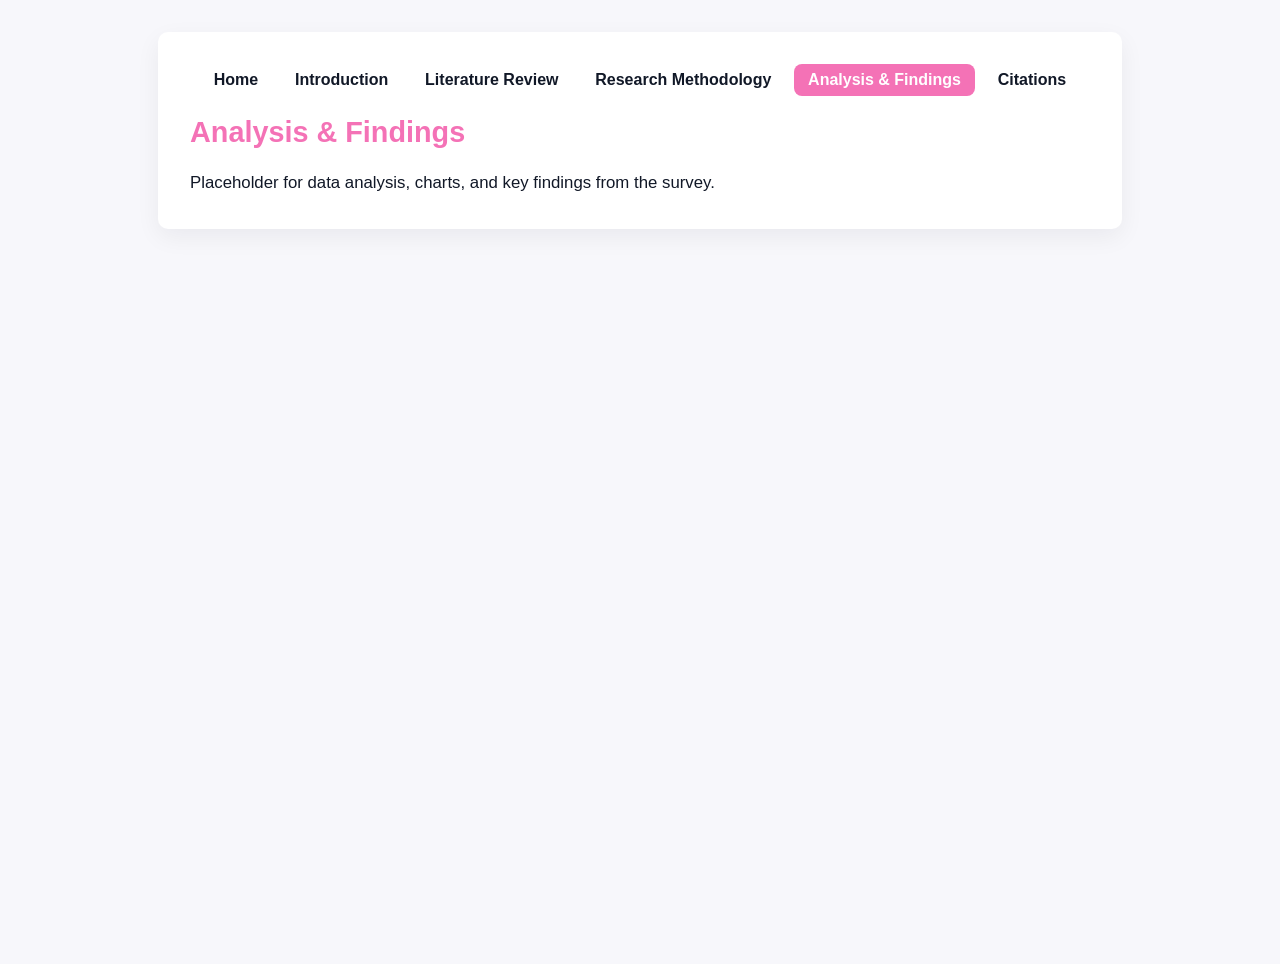
==== analysis.html @ 1dc5ec2b "site updates" ====
<!DOCTYPE html>
<html lang="en">
<head>
  <meta charset="UTF-8">
  <meta name="viewport" content="width=device-width, initial-scale=1.0">
  <title>Analysis & Findings</title>
  <link rel="stylesheet" href="styles.css">
</head>
<body>
  <main class="container">
    <header class="site-header">
      <nav aria-label="Primary">
        <ul class="nav">
          <li><a href="home.html">Home</a></li>
          <li><a href="index.html">Introduction</a></li>
          <li><a href="overview.html">Literature Review</a></li>
          <li><a href="methodology.html">Research Methodology</a></li>
          <li><a href="analysis.html" class="active">Analysis &amp; Findings</a></li>
          <li><a href="citations.html">Citations</a></li>
        </ul>
      </nav>
    </header>

    <h1>Analysis & Findings</h1>
    <p>Placeholder for data analysis, charts, and key findings from the survey.</p>
  </main>
</body>
</html>
---- styles.css ----
:root {
  --bg: #f7f7fb;
  --card: #ffffff;
  --accent: #f472b6;
  /* RGB form of --accent (244,114,182) for use in rgba() */
  --accent-rgb: 244,114,182;
  --text: #111827;
}

html, body {
  height: 100%;
}

body {
  margin: 0;
  padding: 2rem;
  font-family: -apple-system, BlinkMacSystemFont, "Segoe UI", Roboto, "Helvetica Neue", Arial, sans-serif;
  background: var(--bg);
  color: var(--text);
  -webkit-font-smoothing: antialiased;
  -moz-osx-font-smoothing: grayscale;
}

.container {
  max-width: 900px;
  margin: 0 auto;
  background: var(--card);
  padding: 2rem;
  border-radius: 10px;
  box-shadow: 0 8px 24px rgba(15, 23, 42, 0.06);
}

h1 {
  color: var(--accent);
  margin-top: 0;
  font-size: 1.8rem;
}

p {
  font-size: 1.05rem;
  line-height: 1.7;
  margin-bottom: 0;
}

@media (max-width: 480px) {
  .container { padding: 1rem; }
  h1 { font-size: 1.4rem; }
  p { font-size: 1rem; }
}

/* Navigation */
.site-header { margin-bottom: 1.25rem; }
.nav {
  display: flex;
  gap: 0.5rem;
  list-style: none;
  padding: 0;
  margin: 0;
  justify-content: center;
  flex-wrap: wrap;
}
.nav li { margin: 0; }
.nav a {
  display: inline-block;
  color: var(--text);
  text-decoration: none;
  padding: 0.45rem 0.9rem;
  border-radius: 8px;
  font-weight: 600;
  transition: background 120ms ease, color 120ms ease, transform 120ms ease;
}
.nav a:hover { background: rgba(var(--accent-rgb), 0.12); color: var(--accent); transform: translateY(-1px); }
.nav a.active { background: var(--accent); color: white; }

@media (max-width: 480px) {
  .nav a { padding: 0.4rem 0.6rem; font-size: 0.95rem; }
}

/* Profiles on home page */
.profiles {
  display: grid;
  grid-template-columns: repeat(2, 1fr);
  gap: 1.25rem;
  margin-top: 1rem;
}
.profile {
  background: linear-gradient(180deg, rgba(var(--accent-rgb),0.04), rgba(0,0,0,0.02));
  padding: 1rem;
  border-radius: 8px;
  text-align: center;
}
.avatar.placeholder {
  width: 120px;
  height: 120px;
  border-radius: 999px;
  background: linear-gradient(135deg, rgba(var(--accent-rgb),0.12), rgba(0,0,0,0.04));
  display: inline-flex;
  align-items: center;
  justify-content: center;
  color: #fff;
  font-weight: 600;
  margin-bottom: 0.75rem;
}

.avatar {
  width: 120px;
  height: 120px;
  border-radius: 999px;
  object-fit: cover;
  display: inline-block;
  margin-bottom: 0.75rem;
}

@media (max-width: 680px) {
  .profiles { grid-template-columns: 1fr; }
}

/* Gallery */
.gallery {
  display: grid;
  grid-template-columns: repeat(auto-fit, minmax(160px, 1fr));
  gap: 0.75rem;
  margin-top: 1rem;
}
.gallery-item {
  width: 100%;
  height: 160px;
  object-fit: cover;
  border-radius: 8px;
  box-shadow: 0 6px 16px rgba(15,23,42,0.06);
  background: #fff;
}
.controls { margin-top: 0.75rem; }
.file-label input { display: none; }
.file-label {
  display: inline-block;
  padding: 0.45rem 0.9rem;
  background: rgba(var(--accent-rgb), 0.12);
  border-radius: 8px;
  cursor: pointer;
}
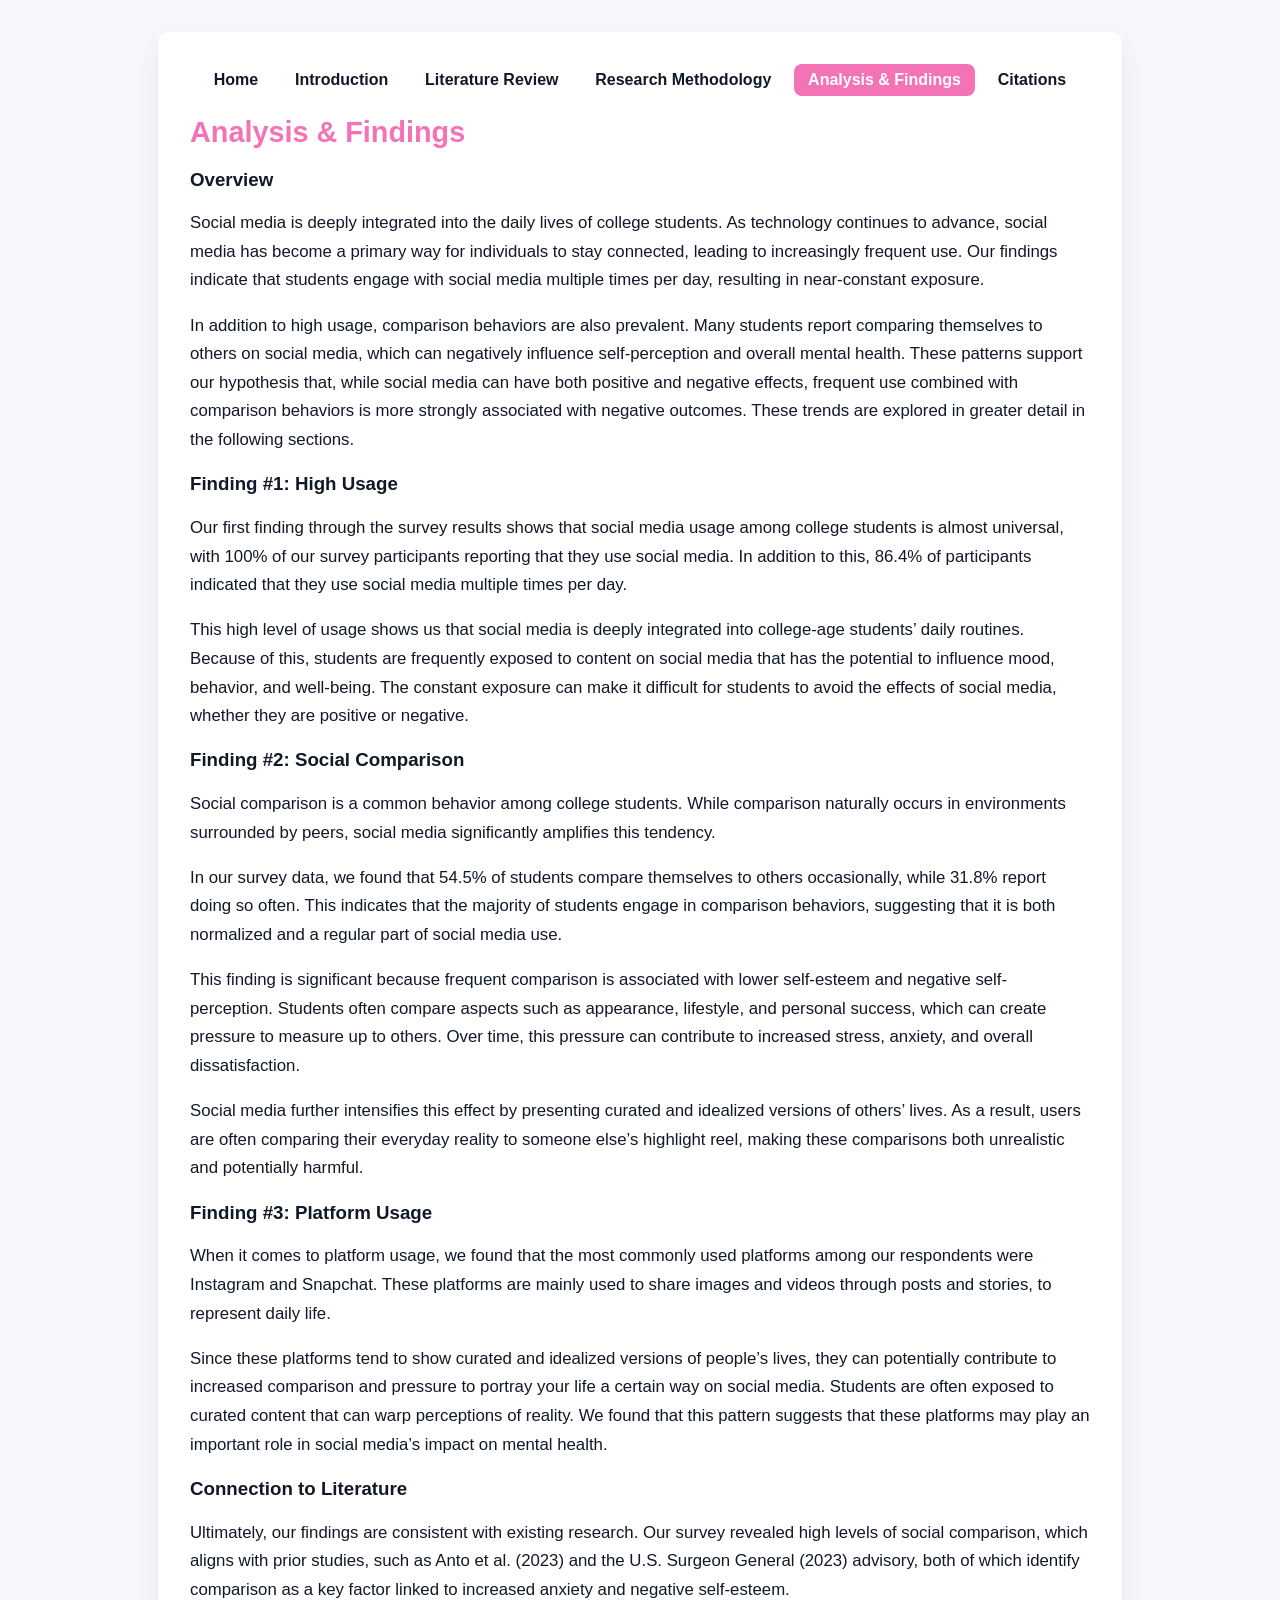
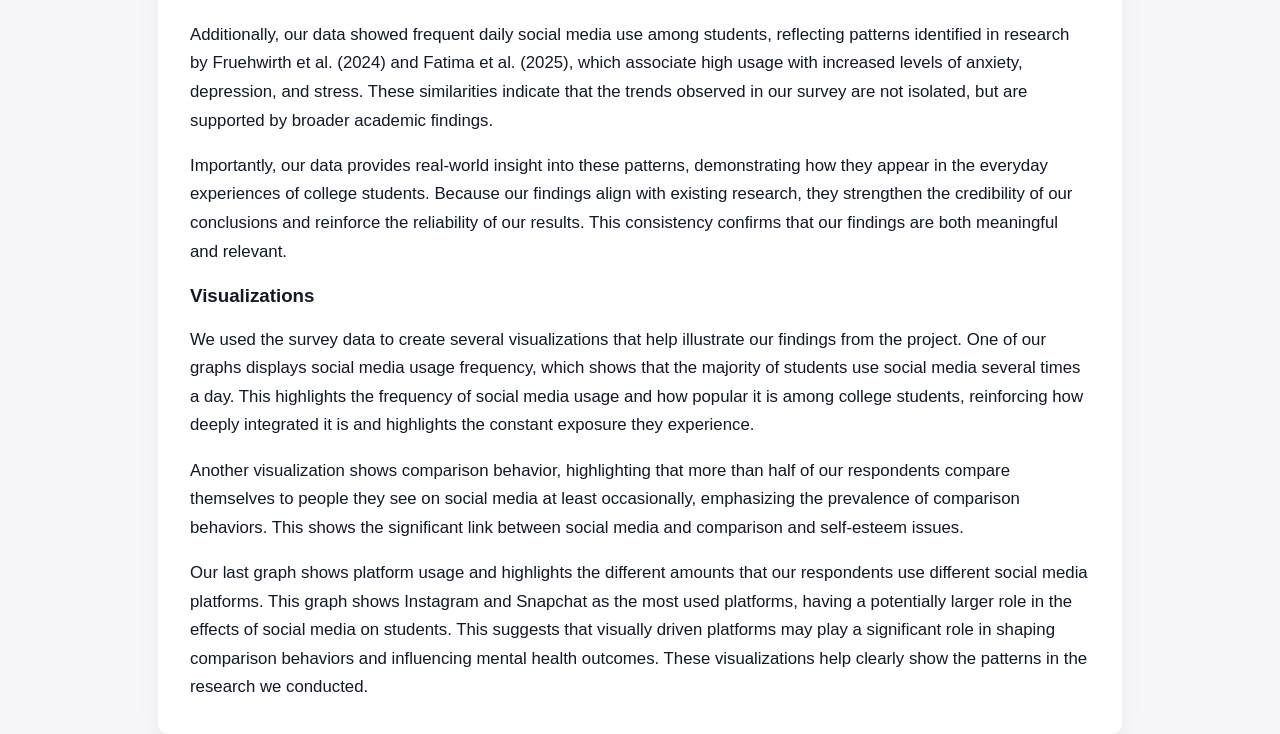
==== commit 0ebbeef6: "analysis update" ====
--- a/analysis.html
+++ b/analysis.html
@@ -12,7 +12,7 @@
       <nav aria-label="Primary">
         <ul class="nav">
           <li><a href="home.html">Home</a></li>
-          <li><a href="index.html">Introduction</a></li>
+          <li><a href="index.html?fromnav=true">Introduction</a></li>
           <li><a href="overview.html">Literature Review</a></li>
           <li><a href="methodology.html">Research Methodology</a></li>
           <li><a href="analysis.html" class="active">Analysis &amp; Findings</a></li>
@@ -22,7 +22,44 @@
     </header>
 
     <h1>Analysis & Findings</h1>
-    <p>Placeholder for data analysis, charts, and key findings from the survey.</p>
+    <h3>Overview</h3>
+    <p>Social media is deeply integrated into the daily lives of college students. As technology continues to advance, social media has become a primary way for individuals to stay connected, leading to increasingly frequent use. Our findings indicate that students engage with social media multiple times per day, resulting in near-constant exposure.
+</p>
+<p>In addition to high usage, comparison behaviors are also prevalent. Many students report comparing themselves to others on social media, which can negatively influence self-perception and overall mental health. These patterns support our hypothesis that, while social media can have both positive and negative effects, frequent use combined with comparison behaviors is more strongly associated with negative outcomes. These trends are explored in greater detail in the following sections.
+</p>
+<h3>Finding #1: High Usage</h3>
+<p>Our first finding through the survey results shows that social media usage among college students is almost universal, with 100% of our survey participants reporting that they use social media. In addition to this, 86.4% of participants indicated that they use social media multiple times per day.</p>
+<p>This high level of usage shows us that social media is deeply integrated into college-age students’ daily routines. Because of this, students are frequently exposed to content on social media that has the potential to influence mood, behavior, and well-being. The constant exposure can make it difficult for students to avoid the effects of social media, whether they are positive or negative.
+</p>
+<h3>Finding #2: Social Comparison
+</h3>
+<p>Social comparison is a common behavior among college students. While comparison naturally occurs in environments surrounded by peers, social media significantly amplifies this tendency.
+</p>
+<p>In our survey data, we found that 54.5% of students compare themselves to others occasionally, while 31.8% report doing so often. This indicates that the majority of students engage in comparison behaviors, suggesting that it is both normalized and a regular part of social media use.
+</p>
+<p>This finding is significant because frequent comparison is associated with lower self-esteem and negative self-perception. Students often compare aspects such as appearance, lifestyle, and personal success, which can create pressure to measure up to others. Over time, this pressure can contribute to increased stress, anxiety, and overall dissatisfaction.
+</p>
+<p>Social media further intensifies this effect by presenting curated and idealized versions of others’ lives. As a result, users are often comparing their everyday reality to someone else’s highlight reel, making these comparisons both unrealistic and potentially harmful.
+</p>
+<h3>Finding #3: Platform Usage
+</h3>
+<p>When it comes to platform usage, we found that the most commonly used platforms among our respondents were Instagram and Snapchat. These platforms are mainly used to share images and videos through posts and stories, to represent daily life.
+</p>
+<p>Since these platforms tend to show curated and idealized versions of people’s lives, they can potentially contribute to increased comparison and pressure to portray your life a certain way on social media. Students are often exposed to curated content that can warp perceptions of reality. We found that this pattern suggests that these platforms may play an important role in social media’s impact on mental health.
+</p>
+<h3>Connection to Literature</h3>
+<p>Ultimately, our findings are consistent with existing research. Our survey revealed high levels of social comparison, which aligns with prior studies, such as Anto et al. (2023) and the U.S. Surgeon General (2023) advisory, both of which identify comparison as a key factor linked to increased anxiety and negative self-esteem.
+</p>
+<p>Additionally, our data showed frequent daily social media use among students, reflecting patterns identified in research by Fruehwirth et al. (2024) and Fatima et al. (2025), which associate high usage with increased levels of anxiety, depression, and stress. These similarities indicate that the trends observed in our survey are not isolated, but are supported by broader academic findings.
+</p>
+<p>Importantly, our data provides real-world insight into these patterns, demonstrating how they appear in the everyday experiences of college students. Because our findings align with existing research, they strengthen the credibility of our conclusions and reinforce the reliability of our results. This consistency confirms that our findings are both meaningful and relevant.
+</p>
+<h3>Visualizations</h3>
+<p>We used the survey data to create several visualizations that help illustrate our findings from the project. One of our graphs displays social media usage frequency, which shows that the majority of students use social media several times a day. This highlights the frequency of social media usage and how popular it is among college students, reinforcing how deeply integrated it is and highlights the constant exposure they experience. 
+</p>
+<p>Another visualization shows comparison behavior, highlighting that more than half of our respondents compare themselves to people they see on social media at least occasionally, emphasizing the prevalence of comparison behaviors. This shows the significant link between social media and comparison and self-esteem issues. 
+</p>
+<p>Our last graph shows platform usage and highlights the different amounts that our respondents use different social media platforms. This graph shows Instagram and Snapchat as the most used platforms, having a potentially larger role in the effects of social media on students. This suggests that visually driven platforms may play a significant role in shaping comparison behaviors and influencing mental health outcomes. These visualizations help clearly show the patterns in the research we conducted.</p>
   </main>
 </body>
 </html>
--- a/styles.css
+++ b/styles.css
@@ -92,7 +92,8 @@
 .avatar.placeholder {
   width: 120px;
   height: 120px;
-  border-radius: 999px;
+  /* square with small rounded corners */
+  border-radius: 12px;
   background: linear-gradient(135deg, rgba(var(--accent-rgb),0.12), rgba(0,0,0,0.04));
   display: inline-flex;
   align-items: center;
@@ -105,10 +106,47 @@
 .avatar {
   width: 120px;
   height: 120px;
-  border-radius: 999px;
+  /* square with small rounded corners */
+  border-radius: 12px;
   object-fit: cover;
-  display: inline-block;
-  margin-bottom: 0.75rem;
+  /* ensure the image fills the circular container without leaving a hairline gap */
+  display: block;
+  margin: 0 auto 0.75rem auto;
+  object-position: center center;
+  /* rendering hints to avoid subpixel gaps on some browsers */
+  transform: translateZ(0);
+  -webkit-backface-visibility: hidden;
+  backface-visibility: hidden;
+}
+
+/* Slightly overfill the circular image to avoid subpixel gaps or visible seams
+   caused by antialiasing or shadows on some browsers. The parent has overflow:hidden. */
+.profile .avatar {
+  min-width: 102%;
+  min-height: 102%;
+}
+
+/* Make the placeholder a positioned flex container and ensure the img exactly fills it */
+[id$="-photo-placeholder"] {
+  /* keep inline layout but ensure content centering */
+  display: inline-flex !important;
+  align-items: center;
+  justify-content: center;
+  position: relative;
+  overflow: hidden;
+}
+
+[id$="-photo-placeholder"] .avatar {
+  position: absolute !important;
+  top: 0;
+  left: 0;
+  width: 100% !important;
+  height: 100% !important;
+  object-fit: cover;
+  border-radius: inherit;
+  transform: none;
+  min-width: 0;
+  min-height: 0;
 }
 
 @media (max-width: 680px) {
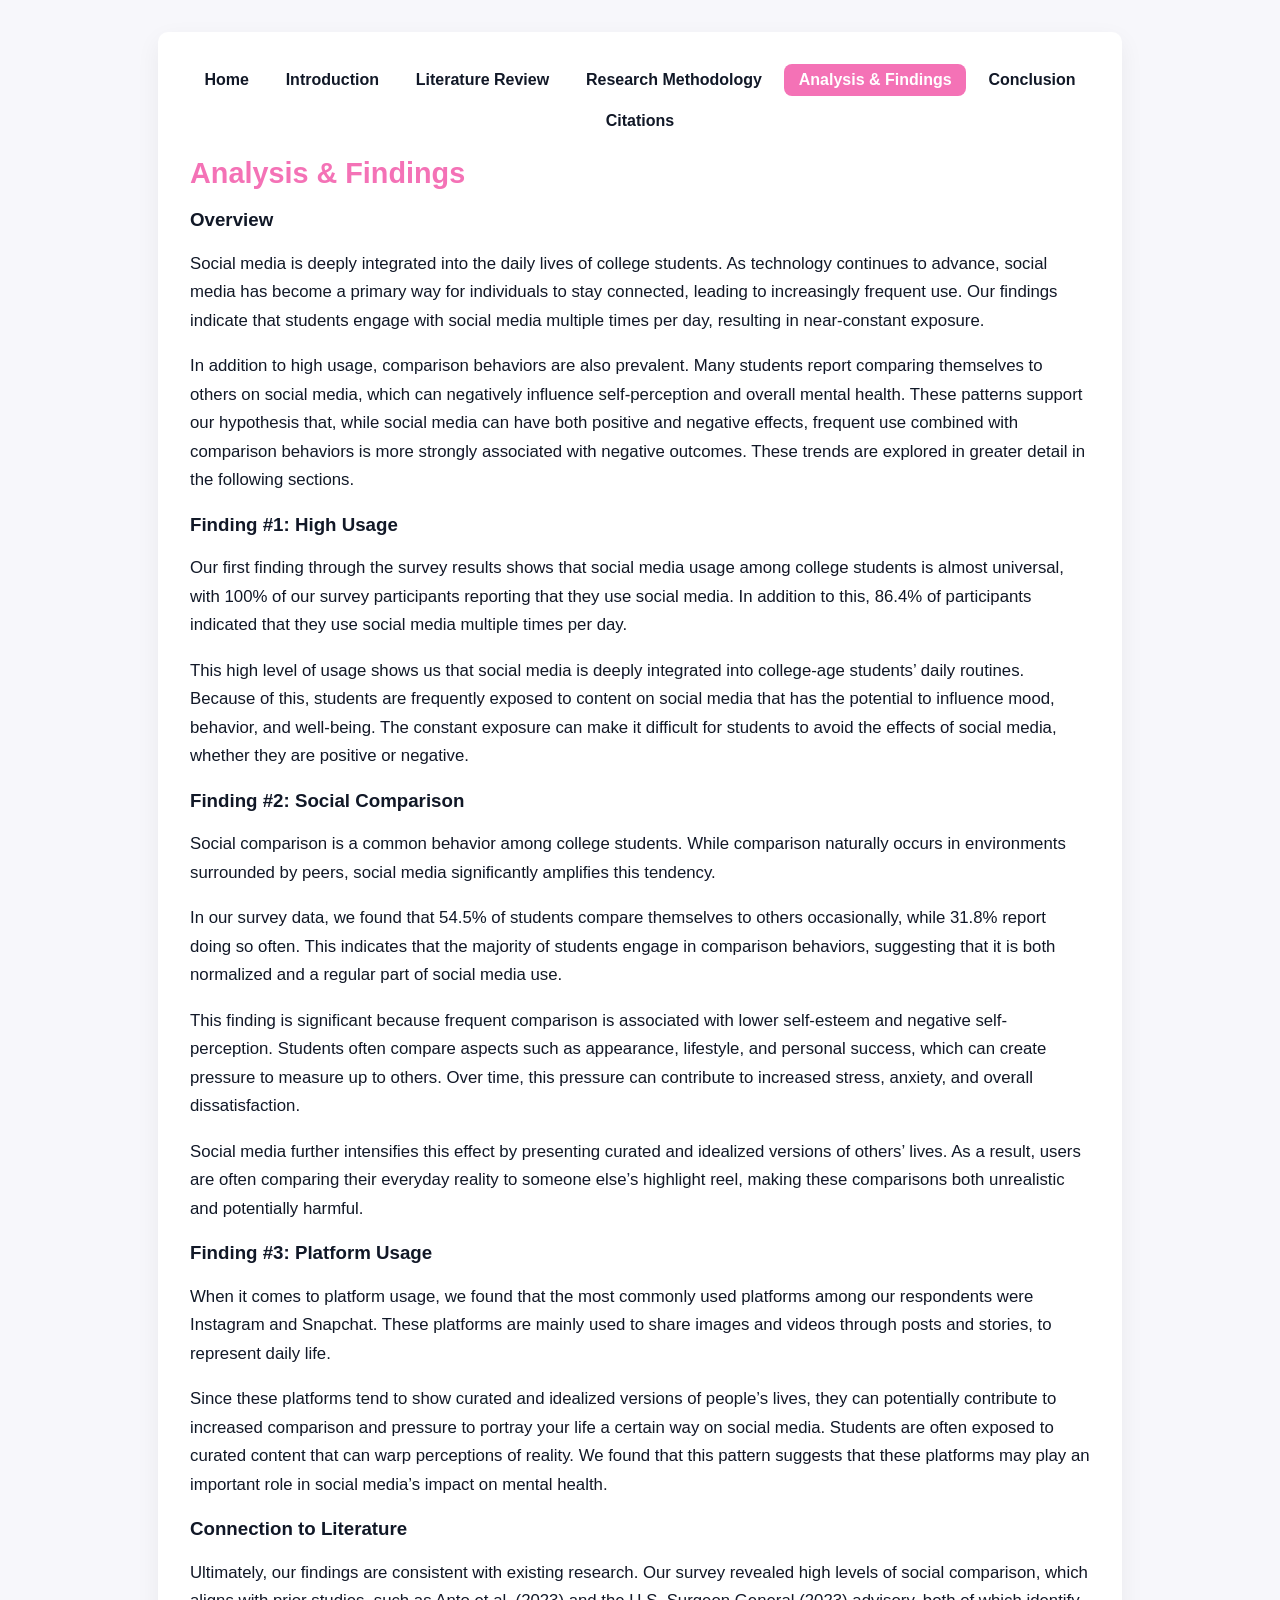
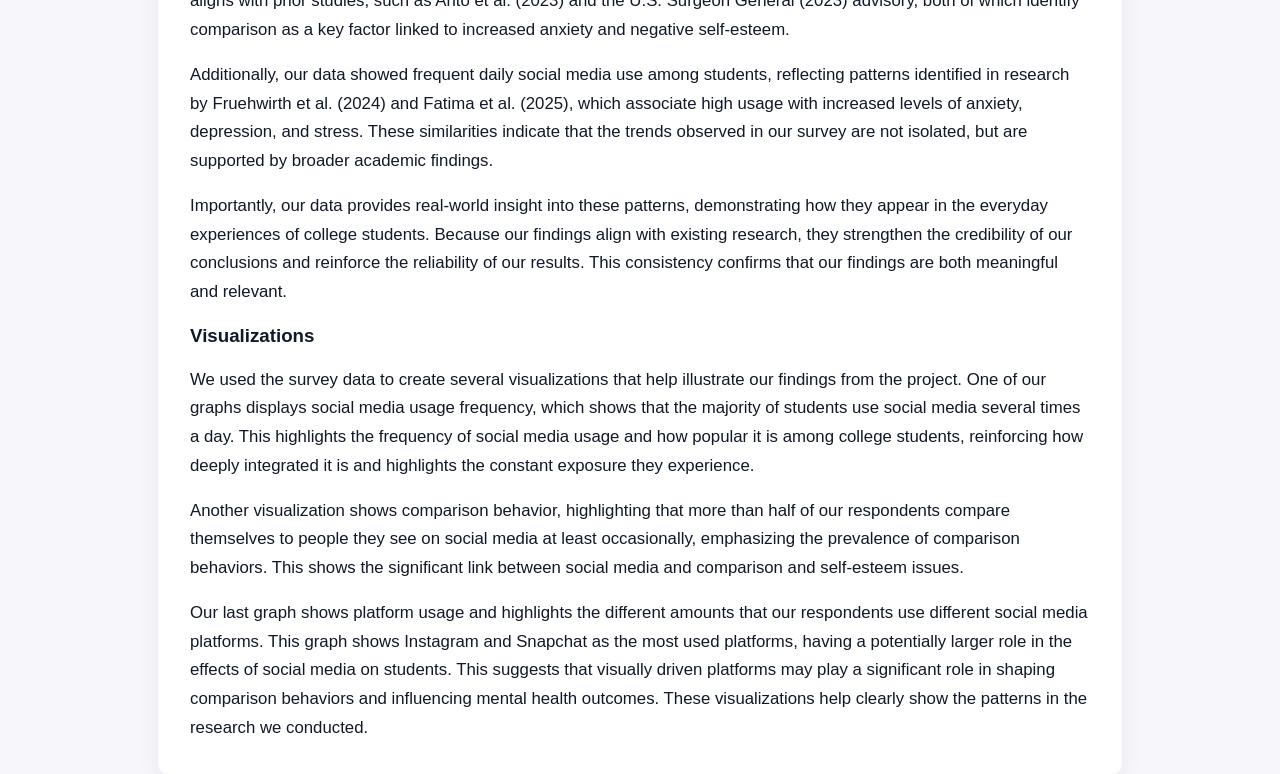
==== commit d7c6d9bc: "changes" ====
--- a/analysis.html
+++ b/analysis.html
@@ -16,6 +16,7 @@
           <li><a href="overview.html">Literature Review</a></li>
           <li><a href="methodology.html">Research Methodology</a></li>
           <li><a href="analysis.html" class="active">Analysis &amp; Findings</a></li>
+          <li><a href="conclusion.html">Conclusion</a></li>
           <li><a href="citations.html">Citations</a></li>
         </ul>
       </nav>
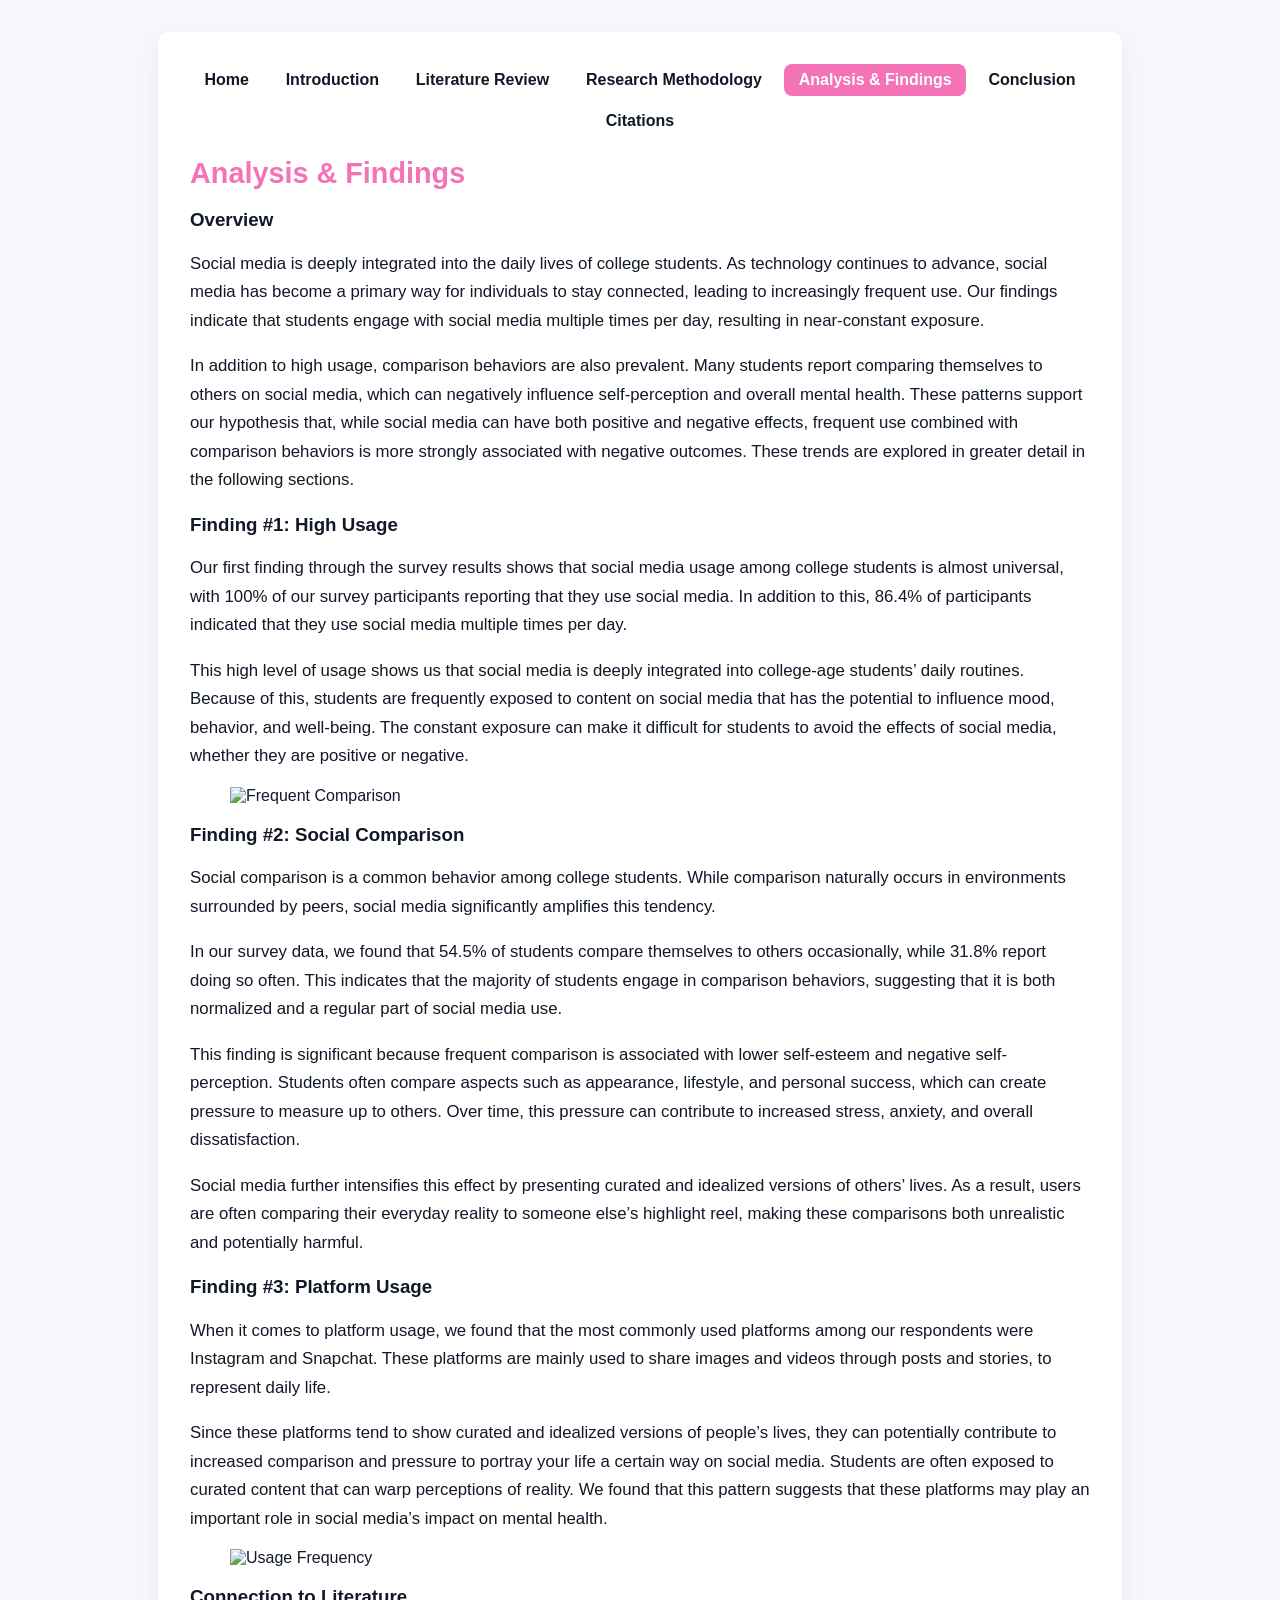
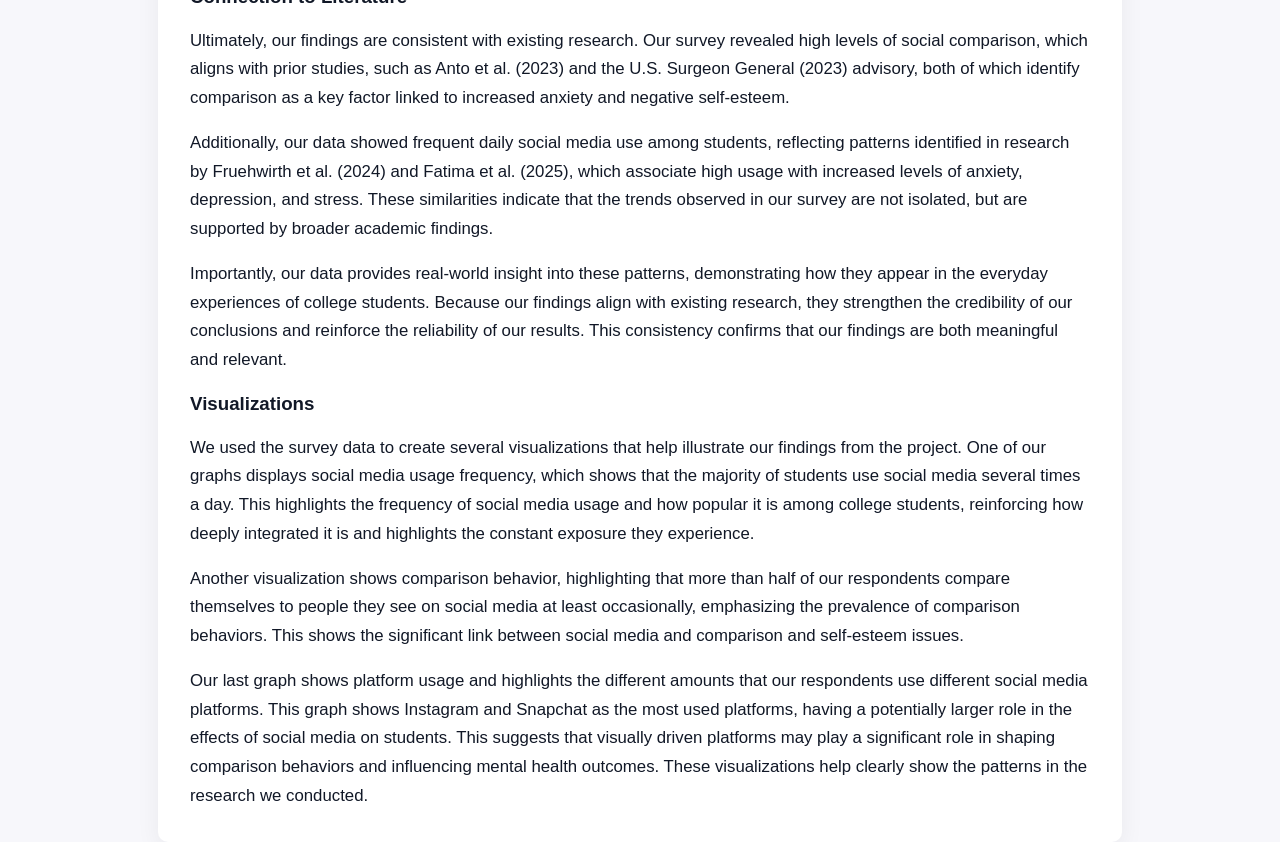
==== commit 9efbd923: "images push" ====
--- a/analysis.html
+++ b/analysis.html
@@ -31,7 +31,9 @@
 <h3>Finding #1: High Usage</h3>
 <p>Our first finding through the survey results shows that social media usage among college students is almost universal, with 100% of our survey participants reporting that they use social media. In addition to this, 86.4% of participants indicated that they use social media multiple times per day.</p>
 <p>This high level of usage shows us that social media is deeply integrated into college-age students’ daily routines. Because of this, students are frequently exposed to content on social media that has the potential to influence mood, behavior, and well-being. The constant exposure can make it difficult for students to avoid the effects of social media, whether they are positive or negative.
-</p>
+</p><figure >
+                <img src="images/Comparison.png" alt="Frequent Comparison">
+            </figure>
 <h3>Finding #2: Social Comparison
 </h3>
 <p>Social comparison is a common behavior among college students. While comparison naturally occurs in environments surrounded by peers, social media significantly amplifies this tendency.
@@ -47,7 +49,9 @@
 <p>When it comes to platform usage, we found that the most commonly used platforms among our respondents were Instagram and Snapchat. These platforms are mainly used to share images and videos through posts and stories, to represent daily life.
 </p>
 <p>Since these platforms tend to show curated and idealized versions of people’s lives, they can potentially contribute to increased comparison and pressure to portray your life a certain way on social media. Students are often exposed to curated content that can warp perceptions of reality. We found that this pattern suggests that these platforms may play an important role in social media’s impact on mental health.
-</p>
+</p><figure >
+                <img src="images/usage.png" alt="Usage Frequency">
+            </figure>
 <h3>Connection to Literature</h3>
 <p>Ultimately, our findings are consistent with existing research. Our survey revealed high levels of social comparison, which aligns with prior studies, such as Anto et al. (2023) and the U.S. Surgeon General (2023) advisory, both of which identify comparison as a key factor linked to increased anxiety and negative self-esteem.
 </p>
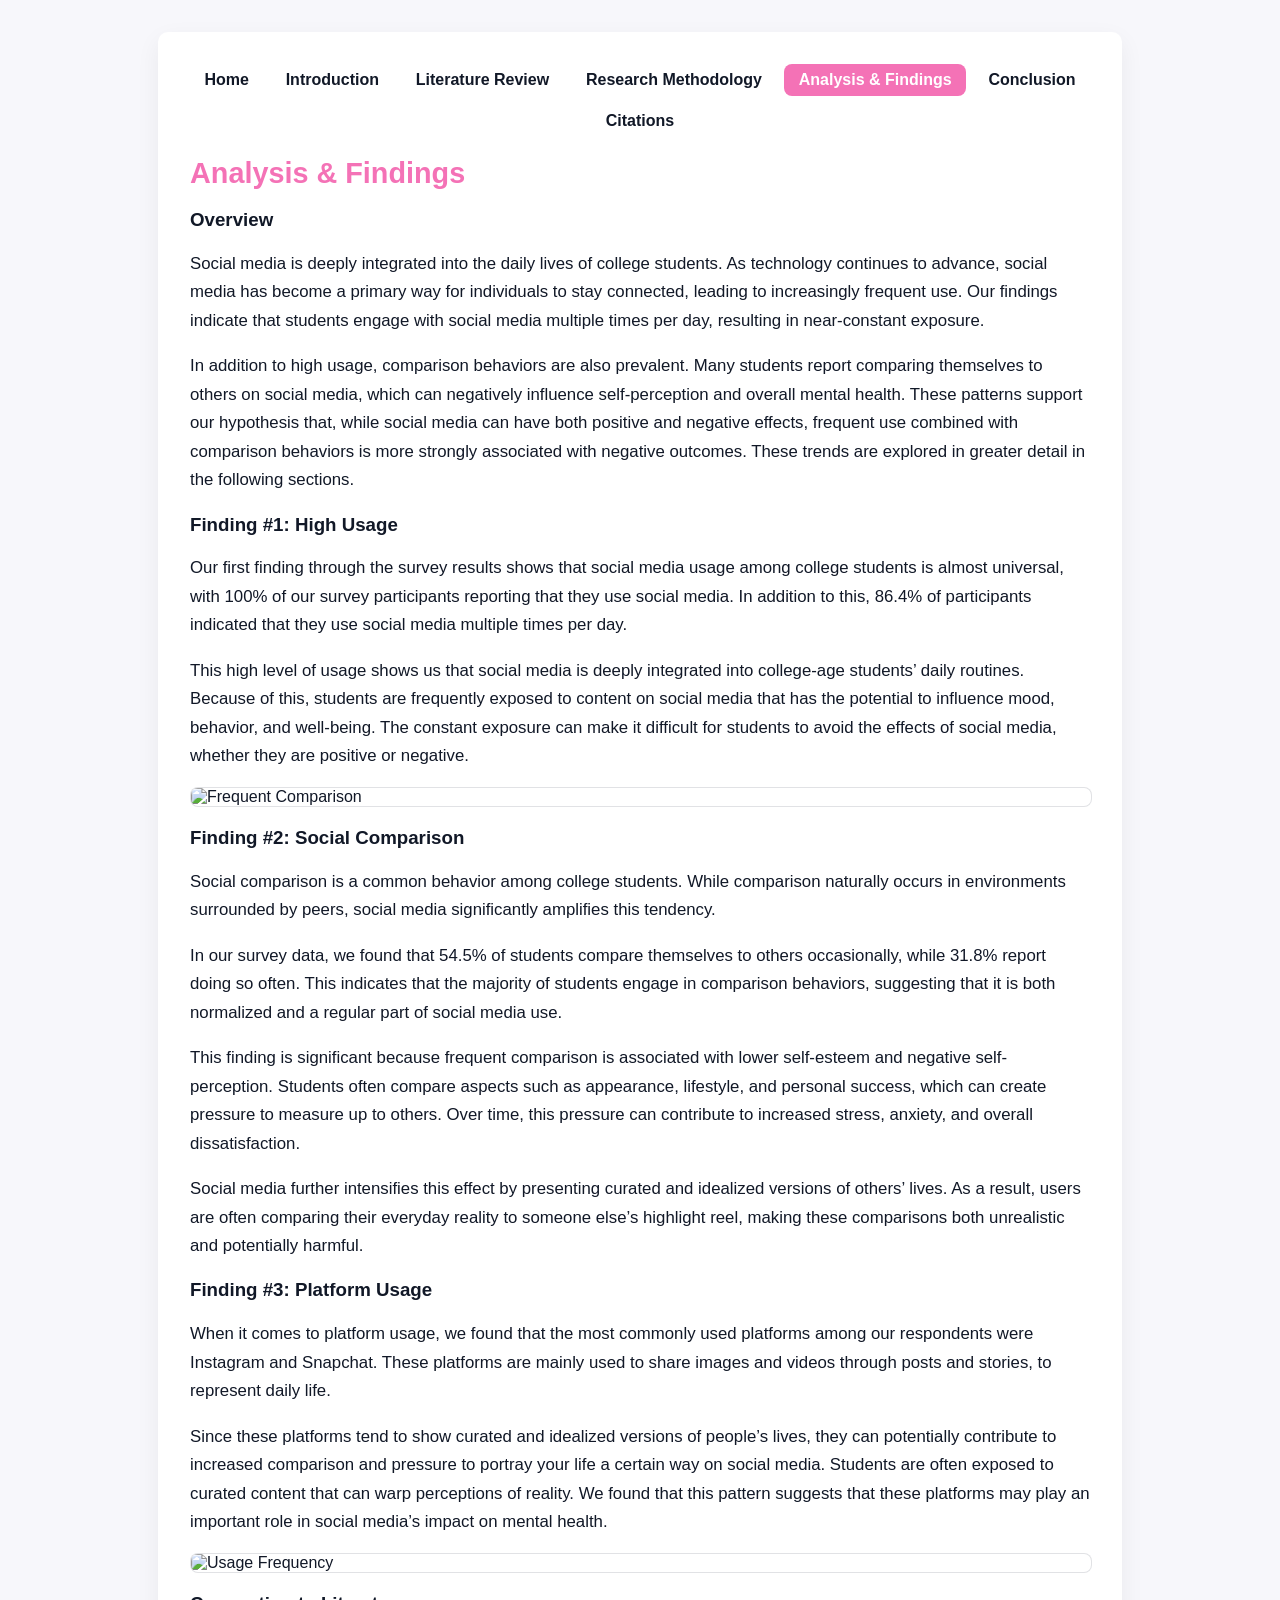
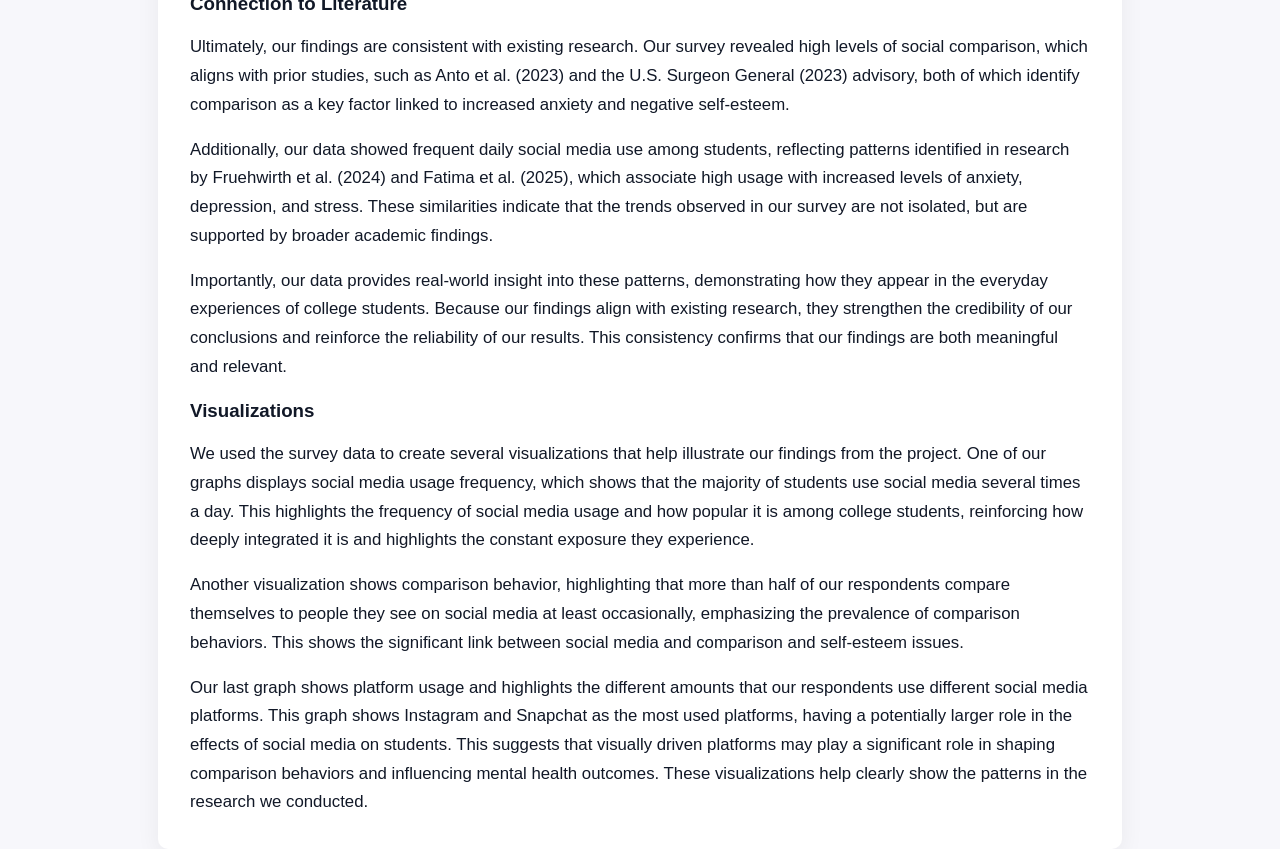
==== commit c328fd5b: "updates" ====
--- a/analysis.html
+++ b/analysis.html
@@ -31,9 +31,9 @@
 <h3>Finding #1: High Usage</h3>
 <p>Our first finding through the survey results shows that social media usage among college students is almost universal, with 100% of our survey participants reporting that they use social media. In addition to this, 86.4% of participants indicated that they use social media multiple times per day.</p>
 <p>This high level of usage shows us that social media is deeply integrated into college-age students’ daily routines. Because of this, students are frequently exposed to content on social media that has the potential to influence mood, behavior, and well-being. The constant exposure can make it difficult for students to avoid the effects of social media, whether they are positive or negative.
-</p><figure >
-                <img src="images/Comparison.png" alt="Frequent Comparison">
-            </figure>
+</p><figure class="analysis-figure">
+        <img src="images/Comparison.png" alt="Frequent Comparison" class="analysis-image">
+      </figure>
 <h3>Finding #2: Social Comparison
 </h3>
 <p>Social comparison is a common behavior among college students. While comparison naturally occurs in environments surrounded by peers, social media significantly amplifies this tendency.
@@ -49,9 +49,9 @@
 <p>When it comes to platform usage, we found that the most commonly used platforms among our respondents were Instagram and Snapchat. These platforms are mainly used to share images and videos through posts and stories, to represent daily life.
 </p>
 <p>Since these platforms tend to show curated and idealized versions of people’s lives, they can potentially contribute to increased comparison and pressure to portray your life a certain way on social media. Students are often exposed to curated content that can warp perceptions of reality. We found that this pattern suggests that these platforms may play an important role in social media’s impact on mental health.
-</p><figure >
-                <img src="images/usage.png" alt="Usage Frequency">
-            </figure>
+</p><figure class="analysis-figure">
+        <img src="images/usage.png" alt="Usage Frequency" class="analysis-image">
+      </figure>
 <h3>Connection to Literature</h3>
 <p>Ultimately, our findings are consistent with existing research. Our survey revealed high levels of social comparison, which aligns with prior studies, such as Anto et al. (2023) and the U.S. Surgeon General (2023) advisory, both of which identify comparison as a key factor linked to increased anxiety and negative self-esteem.
 </p>
--- a/styles.css
+++ b/styles.css
@@ -40,6 +40,57 @@
   font-size: 1.05rem;
   line-height: 1.7;
   margin-bottom: 0;
+}
+
+.method-figure {
+  margin: 1rem 0 1.25rem;
+}
+
+.method-figure .doc-image {
+  width: 100%;
+  height: auto;
+  display: block;
+  border: 1px solid rgba(15, 23, 42, 0.12);
+  border-radius: 8px;
+  background: #fff;
+}
+
+.method-figure figcaption {
+  margin-top: 0.45rem;
+  font-size: 0.95rem;
+  color: #4b5563;
+}
+
+.doc-figure {
+  margin: 1rem 0 1.25rem;
+}
+
+.doc-figure .doc-image {
+  width: 100%;
+  height: auto;
+  display: block;
+  border: 1px solid rgba(15, 23, 42, 0.12);
+  border-radius: 8px;
+  background: #fff;
+}
+
+.doc-figure figcaption {
+  margin-top: 0.45rem;
+  font-size: 0.95rem;
+  color: #4b5563;
+}
+
+.analysis-figure {
+  margin: 1rem 0 1.25rem;
+}
+
+.analysis-image {
+  width: 100%;
+  height: auto;
+  display: block;
+  border: 1px solid rgba(15, 23, 42, 0.12);
+  border-radius: 8px;
+  background: #fff;
 }
 
 @media (max-width: 480px) {
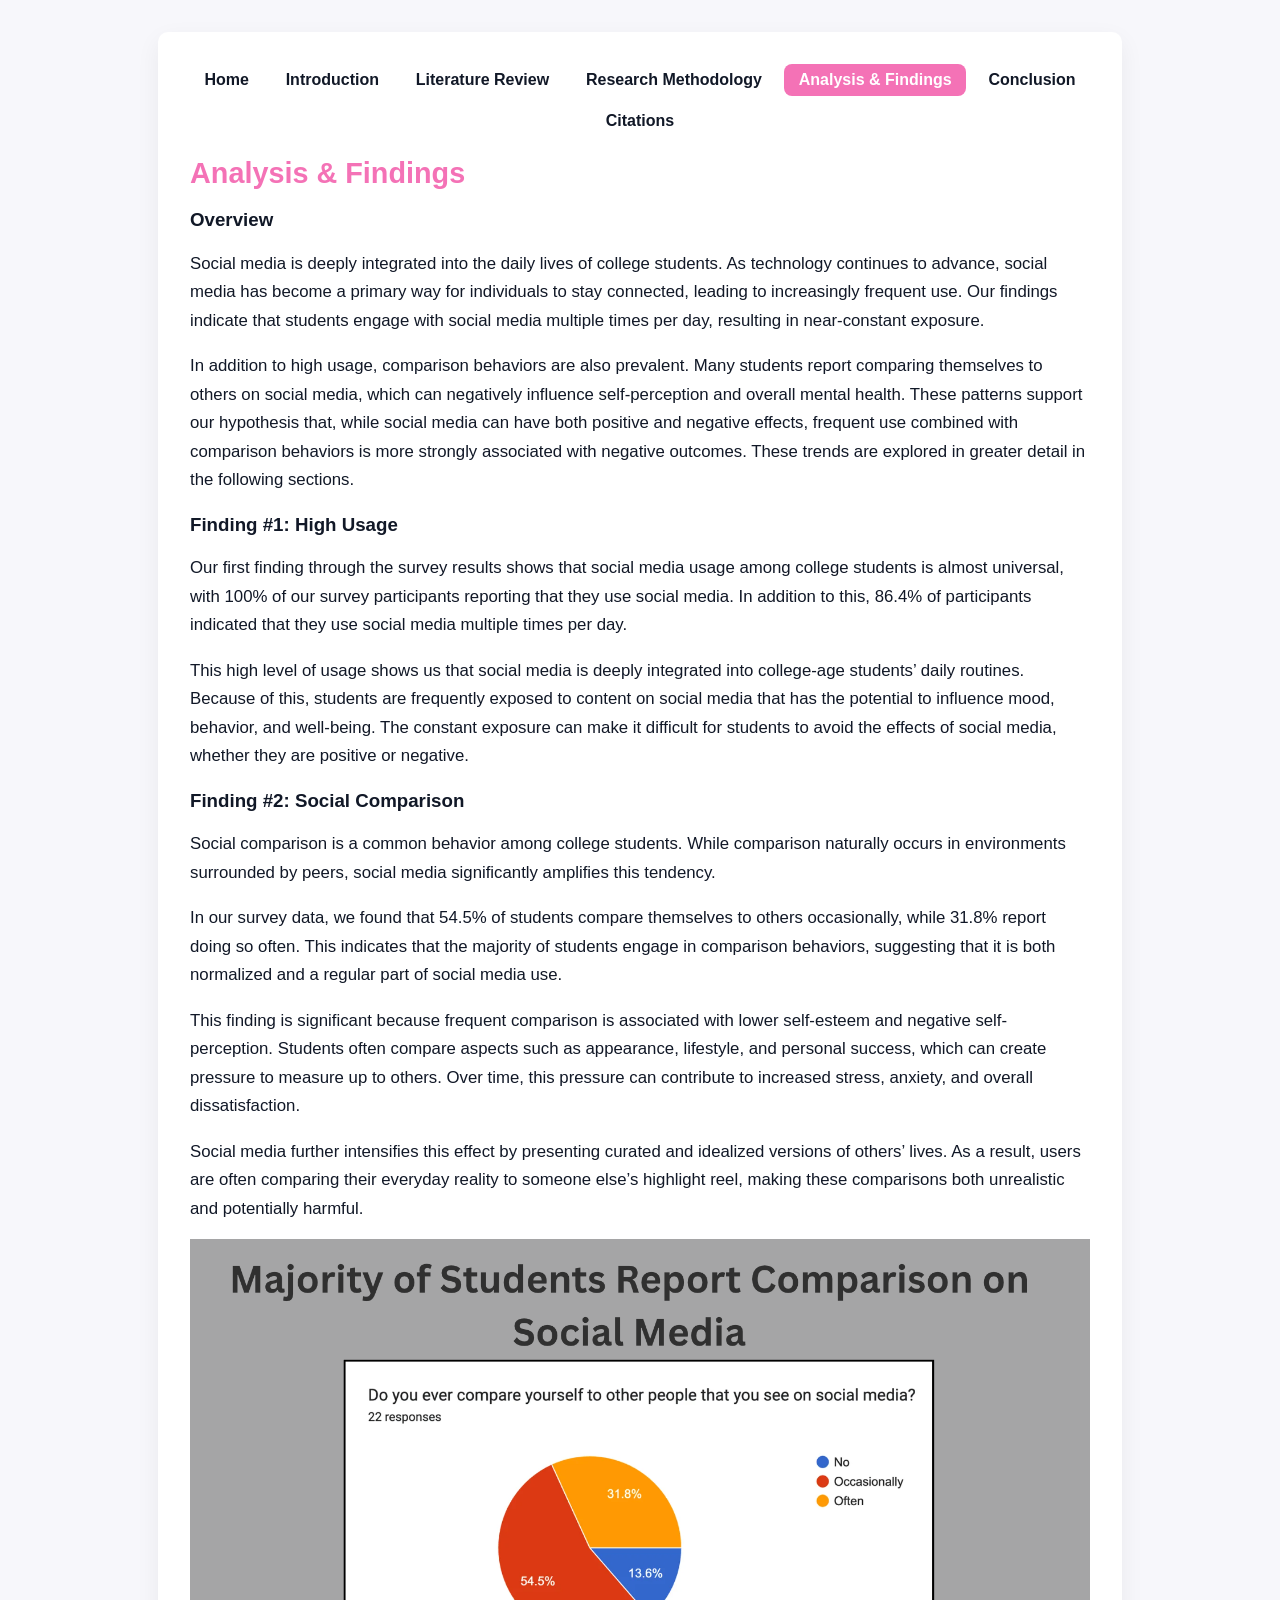
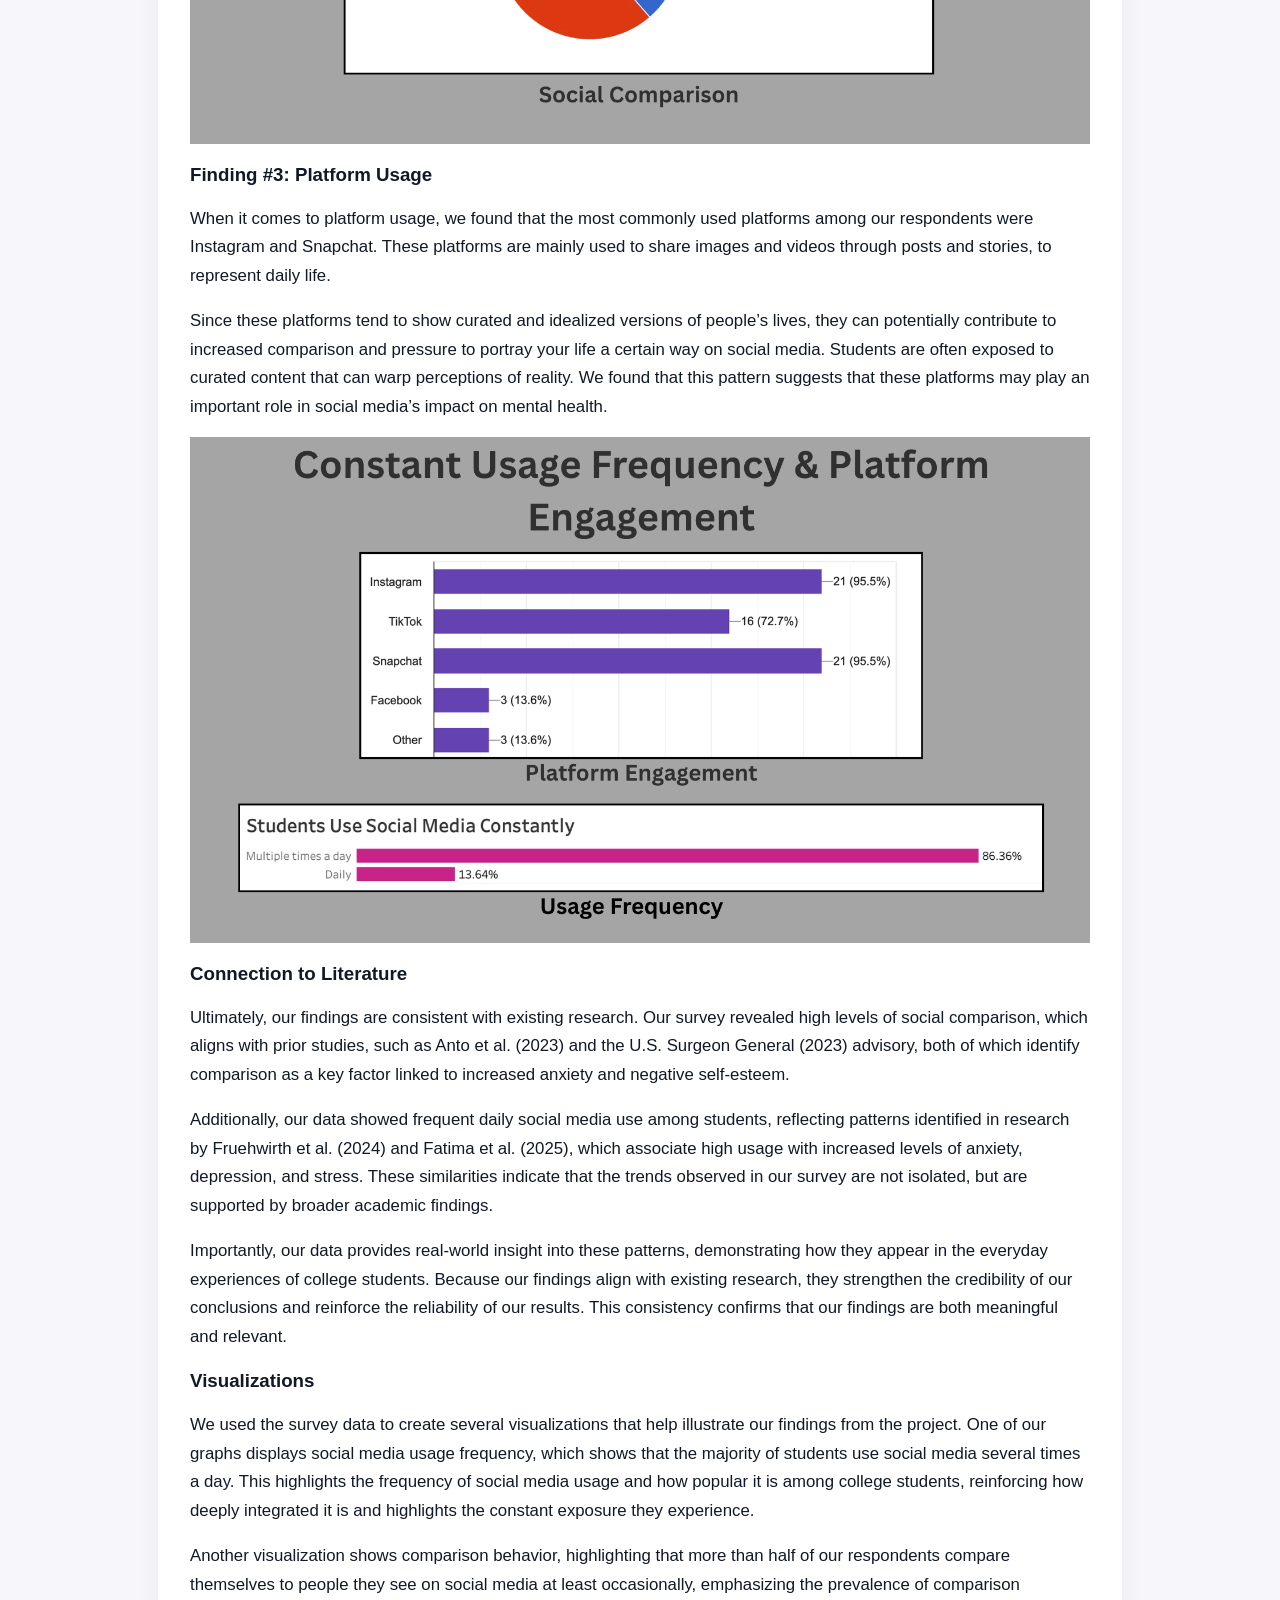
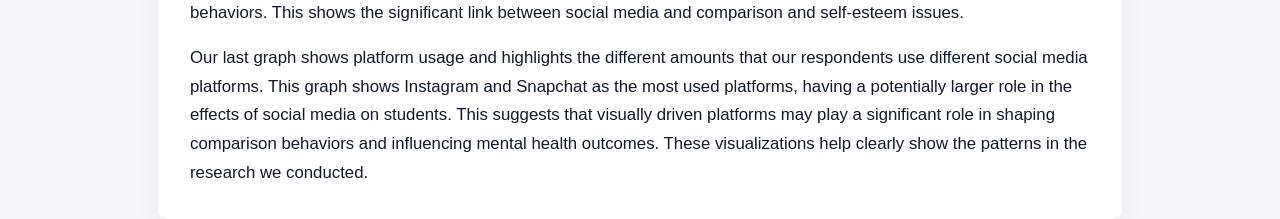
==== commit 7f7fbfaa: "updated" ====
--- a/analysis.html
+++ b/analysis.html
@@ -31,9 +31,7 @@
 <h3>Finding #1: High Usage</h3>
 <p>Our first finding through the survey results shows that social media usage among college students is almost universal, with 100% of our survey participants reporting that they use social media. In addition to this, 86.4% of participants indicated that they use social media multiple times per day.</p>
 <p>This high level of usage shows us that social media is deeply integrated into college-age students’ daily routines. Because of this, students are frequently exposed to content on social media that has the potential to influence mood, behavior, and well-being. The constant exposure can make it difficult for students to avoid the effects of social media, whether they are positive or negative.
-</p><figure class="analysis-figure">
-        <img src="images/Comparison.png" alt="Frequent Comparison" class="analysis-image">
-      </figure>
+</p>
 <h3>Finding #2: Social Comparison
 </h3>
 <p>Social comparison is a common behavior among college students. While comparison naturally occurs in environments surrounded by peers, social media significantly amplifies this tendency.
@@ -43,15 +41,17 @@
 <p>This finding is significant because frequent comparison is associated with lower self-esteem and negative self-perception. Students often compare aspects such as appearance, lifestyle, and personal success, which can create pressure to measure up to others. Over time, this pressure can contribute to increased stress, anxiety, and overall dissatisfaction.
 </p>
 <p>Social media further intensifies this effect by presenting curated and idealized versions of others’ lives. As a result, users are often comparing their everyday reality to someone else’s highlight reel, making these comparisons both unrealistic and potentially harmful.
-</p>
+</p><figure >
+                <img src="images/analysis1.png" alt="Frequent Comparison">
+            </figure>
 <h3>Finding #3: Platform Usage
 </h3>
 <p>When it comes to platform usage, we found that the most commonly used platforms among our respondents were Instagram and Snapchat. These platforms are mainly used to share images and videos through posts and stories, to represent daily life.
 </p>
 <p>Since these platforms tend to show curated and idealized versions of people’s lives, they can potentially contribute to increased comparison and pressure to portray your life a certain way on social media. Students are often exposed to curated content that can warp perceptions of reality. We found that this pattern suggests that these platforms may play an important role in social media’s impact on mental health.
-</p><figure class="analysis-figure">
-        <img src="images/usage.png" alt="Usage Frequency" class="analysis-image">
-      </figure>
+</p><figure >
+                <img src="images/analysis2.png" alt="Frequent Comparison">
+            </figure>
 <h3>Connection to Literature</h3>
 <p>Ultimately, our findings are consistent with existing research. Our survey revealed high levels of social comparison, which aligns with prior studies, such as Anto et al. (2023) and the U.S. Surgeon General (2023) advisory, both of which identify comparison as a key factor linked to increased anxiety and negative self-esteem.
 </p>
--- a/styles.css
+++ b/styles.css
@@ -40,6 +40,16 @@
   font-size: 1.05rem;
   line-height: 1.7;
   margin-bottom: 0;
+}
+
+img {
+  max-width: 100%;
+  height: auto;
+  display: block;
+}
+
+figure {
+  margin: 1rem 0 1.25rem;
 }
 
 .method-figure {
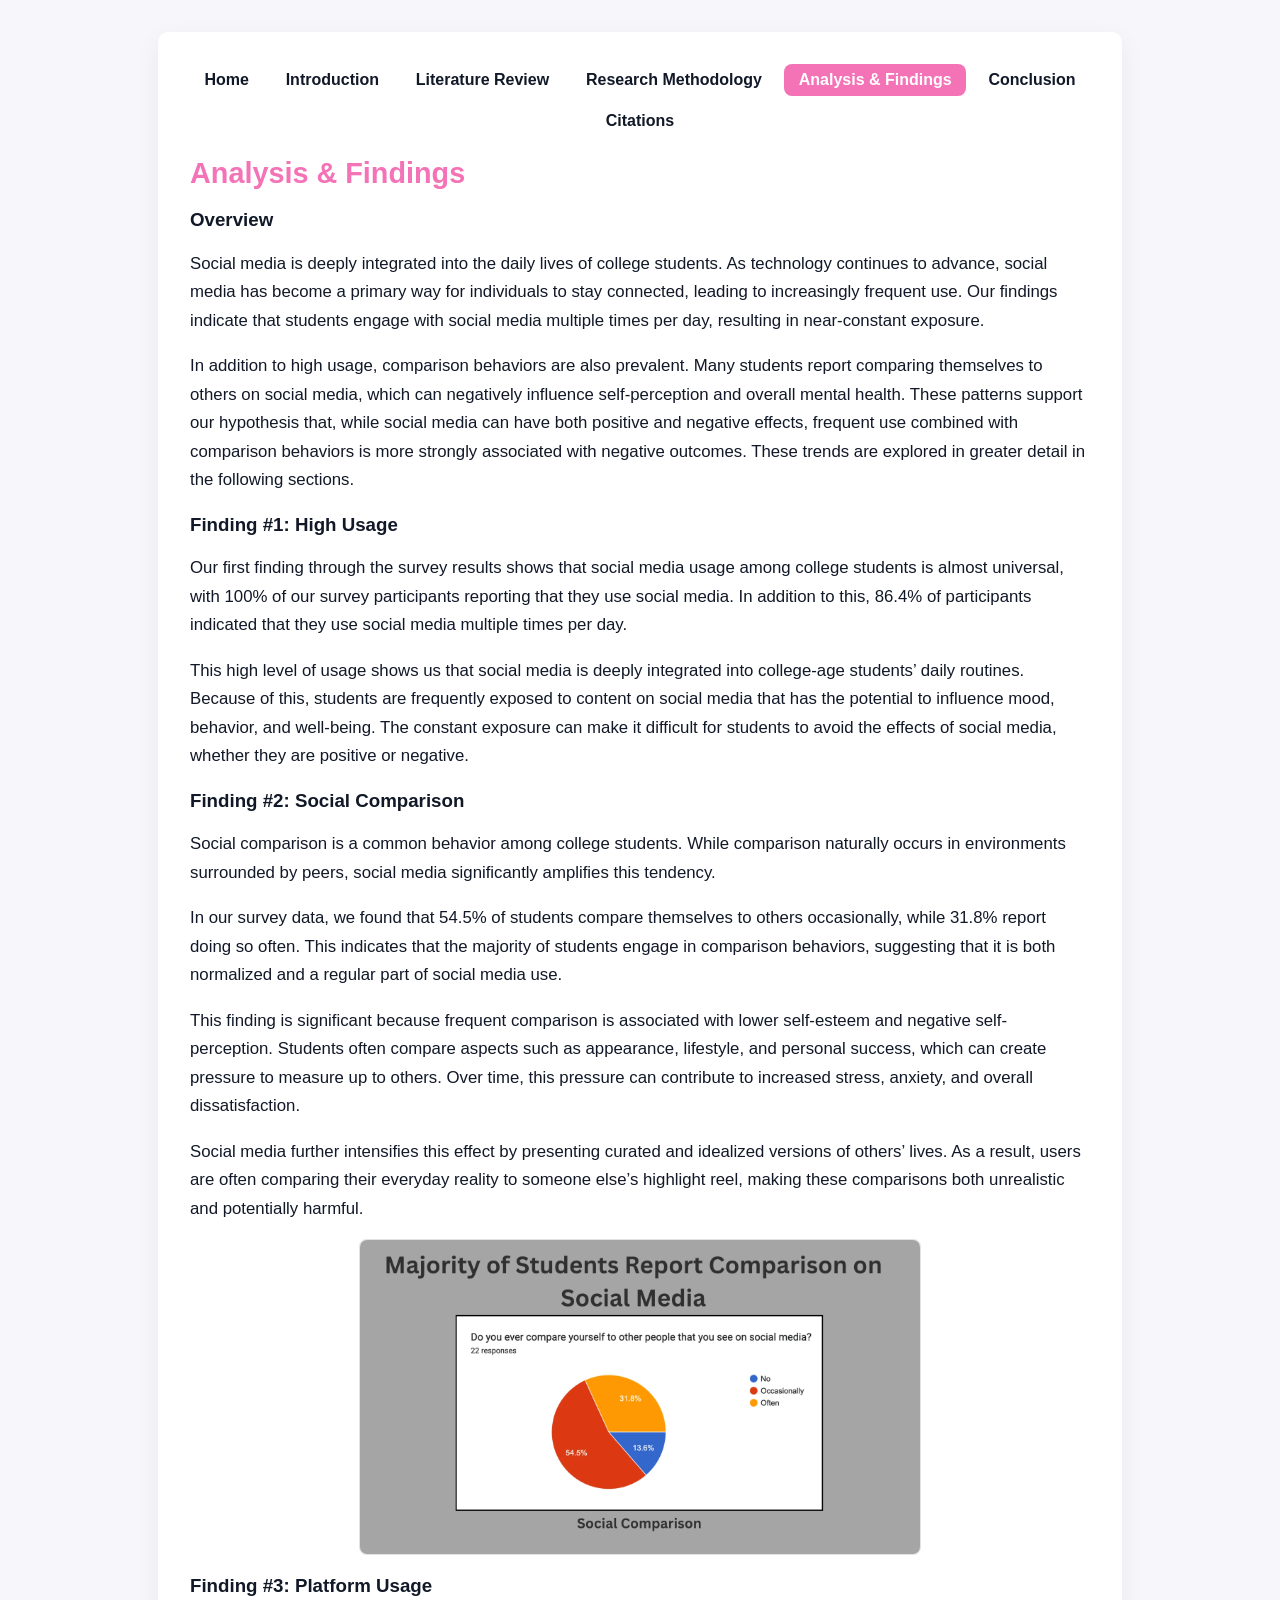
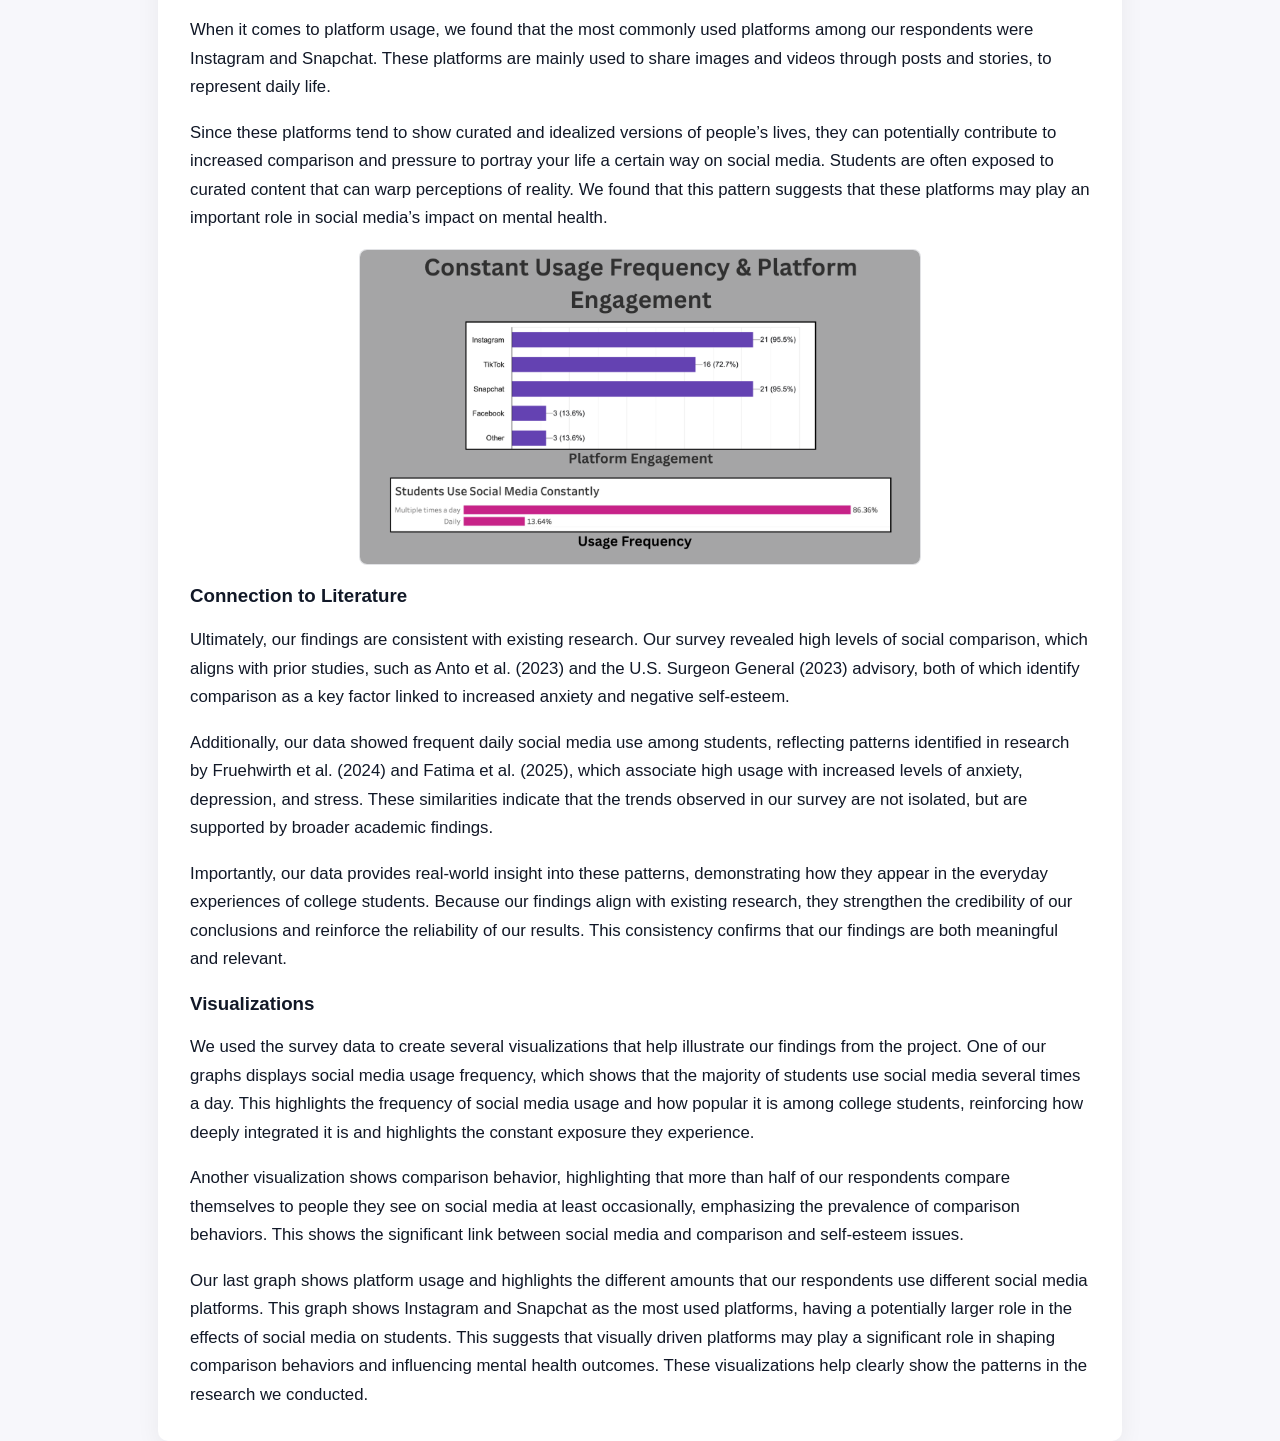
==== commit e4eaeb2a: "uopdate" ====
--- a/analysis.html
+++ b/analysis.html
@@ -41,16 +41,16 @@
 <p>This finding is significant because frequent comparison is associated with lower self-esteem and negative self-perception. Students often compare aspects such as appearance, lifestyle, and personal success, which can create pressure to measure up to others. Over time, this pressure can contribute to increased stress, anxiety, and overall dissatisfaction.
 </p>
 <p>Social media further intensifies this effect by presenting curated and idealized versions of others’ lives. As a result, users are often comparing their everyday reality to someone else’s highlight reel, making these comparisons both unrealistic and potentially harmful.
-</p><figure >
-                <img src="images/analysis1.png" alt="Frequent Comparison">
+</p><figure class="analysis-figure">
+                <img src="images/analysis1.png" alt="Frequent Comparison" class="analysis-image">
             </figure>
 <h3>Finding #3: Platform Usage
 </h3>
 <p>When it comes to platform usage, we found that the most commonly used platforms among our respondents were Instagram and Snapchat. These platforms are mainly used to share images and videos through posts and stories, to represent daily life.
 </p>
 <p>Since these platforms tend to show curated and idealized versions of people’s lives, they can potentially contribute to increased comparison and pressure to portray your life a certain way on social media. Students are often exposed to curated content that can warp perceptions of reality. We found that this pattern suggests that these platforms may play an important role in social media’s impact on mental health.
-</p><figure >
-                <img src="images/analysis2.png" alt="Frequent Comparison">
+</p><figure class="analysis-figure">
+                <img src="images/analysis2.png" alt="Frequent Comparison" class="analysis-image">
             </figure>
 <h3>Connection to Literature</h3>
 <p>Ultimately, our findings are consistent with existing research. Our survey revealed high levels of social comparison, which aligns with prior studies, such as Anto et al. (2023) and the U.S. Surgeon General (2023) advisory, both of which identify comparison as a key factor linked to increased anxiety and negative self-esteem.
--- a/styles.css
+++ b/styles.css
@@ -92,12 +92,14 @@
 
 .analysis-figure {
   margin: 1rem 0 1.25rem;
+  text-align: center;
 }
 
 .analysis-image {
-  width: 100%;
-  height: auto;
-  display: block;
+  width: min(100%, 560px);
+  height: auto;
+  display: block;
+  margin: 0 auto;
   border: 1px solid rgba(15, 23, 42, 0.12);
   border-radius: 8px;
   background: #fff;
